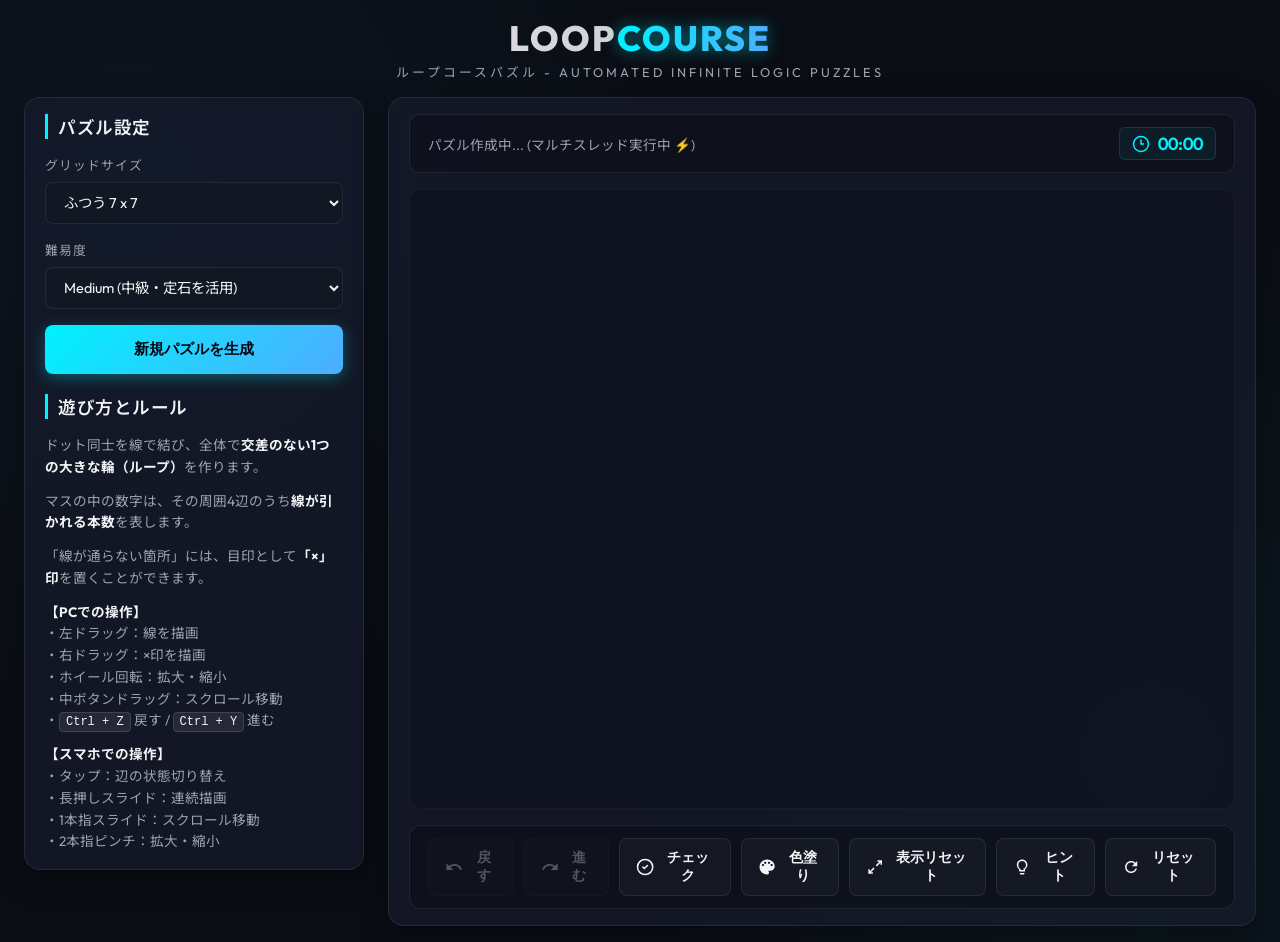
==== docs/index.html @ 64a7a944 "高速化と難易度調整" ====
<!DOCTYPE html>
<html lang="ja">

<head>
  <meta charset="UTF-8">
  <meta name="viewport"
    content="width=device-width, initial-scale=1.0, maximum-scale=1.0, user-scalable=no, viewport-fit=cover">
  <title>ループコースパズル - 極上のネオン・ループパズル</title>
  <meta name="description" content="無限に問題自動生成ができる、美しくスタイリッシュなループコースパズルゲーム。モバイル・PC両対応で快適に遊べます。">
  <link rel="preconnect" href="https://fonts.googleapis.com">
  <link rel="preconnect" href="https://fonts.gstatic.com" crossorigin>
  <link
    href="https://fonts.googleapis.com/css2?family=Outfit:wght@300;400;600;800&family=Noto+Sans+JP:wght@300;400;700&display=swap"
    rel="stylesheet">
  <link rel="stylesheet" href="style.css?v=20260614_v30">
</head>

<body>
  <div class="app-container">
    <header class="app-header">
      <h1 class="brand-title">LOOP<span class="neon-text">COURSE</span></h1>
      <p class="brand-subtitle">ループコースパズル - Automated Infinite Logic Puzzles</p>
    </header>

    <main class="game-layout">
      <!-- Left Column: Settings and Controls -->
      <section class="control-panel">
        <div class="panel-section">
          <h2>パズル設定</h2>
          <div class="control-group">
            <label for="select-size">グリッドサイズ</label>
            <select id="select-size">
              <option value="5x5">かんたん 5 x 5</option>
              <option value="7x7" selected>ふつう 7 x 7</option>
              <option value="10x10">じっくり 10 x 10</option>
              <option value="12x12">大盤面 12 x 12</option>
              <option value="15x15">極大盤面 15 x 15</option>
              <option value="10x5">横長・中 10 x 5</option>
              <option value="14x7">横長・大 14 x 7</option>
              <option value="20x10">横長・特大 20 x 10</option>
              <option value="30x15">横長・巨大 30 x 15</option>
              <option value="40x20">横長・銀河 40 x 20</option>
            </select>
          </div>

          <div class="control-group">
            <label for="select-difficulty">難易度</label>
            <select id="select-difficulty">
              <option value="Easy">Easy (入門・サクサク解ける)</option>
              <option value="Medium" selected>Medium (中級・定石を活用)</option>
              <option value="Hard">Hard (上級・純粋論理の極致)</option>
              <option value="Master">Master (究極・最高難易度)</option>
            </select>
          </div>

          <button id="btn-new-game" class="primary-btn ripple">新規パズルを生成</button>
        </div>

        <div class="panel-section help-section">
          <h2>遊び方とルール</h2>
          <ul>
            <li>ドット同士を線で結び、全体で<strong>交差のない1つの大きな輪（ループ）</strong>を作ります。</li>
            <li>マスの中の数字は、その周囲4辺のうち<strong>線が引かれる本数</strong>を表します。</li>
            <li>「線が通らない箇所」には、目印として<strong>「×」印</strong>を置くことができます。</li>
            <li>
              <strong>【PCでの操作】</strong><br>
              ・左ドラッグ：線を描画<br>
              ・右ドラッグ：×印を描画<br>
              ・ホイール回転：拡大・縮小<br>
              ・中ボタンドラッグ：スクロール移動<br>
              ・<span class="shortcut-badge">Ctrl + Z</span> 戻す / <span class="shortcut-badge">Ctrl + Y</span> 進む
            </li>
            <li>
              <strong>【スマホでの操作】</strong><br>
              ・タップ：辺の状態切り替え<br>
              ・長押しスライド：連続描画<br>
              ・1本指スライド：スクロール移動<br>
              ・2本指ピンチ：拡大・縮小
            </li>
          </ul>
        </div>
      </section>

      <!-- Right Column: Game Area -->
      <section class="board-area">
        <div class="game-hud">
          <div id="status-bar" class="hud-item status-item">
            <span id="status-text">ゲームを開始しています...</span>
          </div>
          <div class="hud-item timer-item">
            <svg class="icon-timer" viewBox="0 0 24 24" width="18" height="18">
              <circle cx="12" cy="12" r="10" stroke="currentColor" stroke-width="2" fill="none" />
              <polyline points="12,6 12,12 16,12" stroke="currentColor" stroke-width="2" fill="none" />
            </svg>
            <span id="timer-value">00:00</span>
          </div>
        </div>

        <!-- The Interactive SVG Board -->
        <div class="svg-container">
          <svg id="game-svg" xmlns="http://www.w3.org/2000/svg"></svg>
        </div>

        <!-- Toolbar for active modes -->
        <div class="action-toolbar">
          <div class="history-group">
            <button id="btn-undo" class="action-btn ripple" title="元に戻す (Ctrl + Z)" disabled>
              <svg viewBox="0 0 24 24" width="20" height="20">
                <path
                  d="M12.5 8c-2.65 0-5.05.99-6.9 2.6L2 7v9h9l-3.62-3.62c1.39-1.16 3.16-1.88 5.12-1.88 3.54 0 6.55 2.31 7.6 5.5l2.37-.78C21.08 11.03 17.15 8 12.5 8z"
                  fill="currentColor" />
              </svg>
              <span>戻す</span>
            </button>
            <button id="btn-redo" class="action-btn ripple" title="やり直す (Ctrl + Y)" disabled>
              <svg viewBox="0 0 24 24" width="20" height="20">
                <path
                  d="M18.4 10.6C16.55 8.99 14.15 8 11.5 8c-4.65 0-8.58 3.03-9.96 7.22L3.9 16c1.05-3.19 4.05-5.5 7.6-5.5 1.95 0 3.73.72 5.12 1.88L13 16h9V7l-3.6 3.6z"
                  fill="currentColor" />
              </svg>
              <span>進む</span>
            </button>
            <button id="btn-check" class="action-btn ripple" title="間違いチェック (誤った線を赤く点滅させる)">
              <svg viewBox="0 0 24 24" width="20" height="20">
                <circle cx="12" cy="12" r="10" stroke="currentColor" stroke-width="2" fill="none" />
                <path d="M9 12l2 2 4-4" stroke="currentColor" stroke-width="2" fill="none" stroke-linecap="round"
                  stroke-linejoin="round" />
              </svg>
              <span>チェック</span>
            </button>
            <button id="btn-autocolor" class="action-btn ripple" title="自動色塗り (ループの内側を青く塗る)">
              <svg viewBox="0 0 24 24" width="20" height="20">
                <path
                  d="M12 2C6.49 2 2 6.49 2 12s4.49 10 10 10c1.38 0 2.5-1.12 2.5-2.5 0-.61-.23-1.21-.64-1.67-.08-.1-.13-.21-.13-.33 0-.28.22-.5.5-.5H16c3.31 0 6-2.69 6-6 0-4.96-4.49-9-10-9zm-5.5 9c-.83 0-1.5-.67-1.5-1.5S5.67 8 6.5 8s1.5.67 1.5 1.5S7.33 11 6.5 11zm3-3C8.67 8 8 7.33 8 6.5S8.67 5 9.5 5s1.5.67 1.5 1.5S10.33 8 9.5 8zm5 0c-.83 0-1.5-.67-1.5-1.5S13.67 5 14.5 5s1.5.67 1.5 1.5S15.33 8 14.5 8zm3.5 3c-.83 0-1.5-.67-1.5-1.5S17.17 8 18 8s1.5.67 1.5 1.5S18.83 11 18 11z"
                  fill="currentColor" />
              </svg>
              <span>色塗り</span>
            </button>
            <button id="btn-reset-view" class="action-btn ripple" title="盤面の表示をリセット">
              <svg viewBox="0 0 24 24" width="20" height="20">
                <path
                  d="M15 3h6v6h-2V6.41l-4.79 4.79-1.42-1.42L17.59 5H15V3zM9 21H3v-6h2v2.59l4.79-4.79 1.42 1.42L6.41 19H9v2z"
                  fill="currentColor" />
              </svg>
              <span>表示リセット</span>
            </button>
            <button id="btn-hint" class="action-btn ripple" title="ヒント (1手自動で埋める)">
              <svg viewBox="0 0 24 24" width="20" height="20">
                <path
                  d="M9 21c0 .55.45 1 1 1h4c.55 0 1-.45 1-1v-1H9v1zm3-19C8.14 2 5 5.14 5 9c0 2.38 1.19 4.47 3 5.74V17c0 .55.45 1 1 1h6c.55 0 1-.45 1-1v-2.26c1.81-1.27 3-3.36 3-5.74 0-3.86-3.14-7-7-7zm2.85 11.1l-.85.6V16h-4v-1.3l-.85-.6C7.8 13.1 7 11.1 7 9c0-2.76 2.24-5 5-5s5 2.24 5 5c0 2.1-.8 4.1-2.15 5.1z"
                  fill="currentColor" />
              </svg>
              <span>ヒント</span>
            </button>
            <button id="btn-reset" class="action-btn danger ripple" title="最初からやり直す">
              <svg viewBox="0 0 24 24" width="20" height="20">
                <path
                  d="M17.65 6.35C16.2 4.9 14.21 4 12 4c-4.42 0-7.99 3.58-7.99 8s3.57 8 7.99 8c3.73 0 6.84-2.55 7.73-6h-2.08c-.82 2.33-3.04 4-5.65 4-3.31 0-6-2.69-6-6s2.69-6 6-6c1.66 0 3.14.69 4.22 1.78L13 11h7V4l-2.35 2.35z"
                  fill="currentColor" />
              </svg>
              <span>リセット</span>
            </button>
          </div>
        </div>
      </section>
    </main>

    <!-- Victory Modal Overlay -->
    <div id="victory-modal" class="modal-overlay">
      <div class="modal-content">
        <div class="victory-trophy">🏆</div>
        <h2>完成！お見事です！</h2>
        <p>すべてのヒントとループの整合性が確認されました。</p>

        <div class="result-stats">
          <div class="stat-card">
            <span class="stat-label">経過時間</span>
            <span id="modal-time" class="stat-value">00:00</span>
          </div>
        </div>

        <button id="btn-modal-new-game" class="primary-btn ripple" onclick="window.game.startNewGame()">もう一度遊ぶ</button>
      </div>
    </div>
  </div>

  <script src="js/loopcourse.js?v=20260624_v43"></script>
  <script src="js/solver.js?v=20260624_v43"></script>
  <script src="js/hint-solver.js?v=20260624_v43"></script>
  <script src="js/generator.js?v=20260624_v43"></script>
  <script src="js/game.js?v=20260624_v43"></script>
</body>

</html>
---- docs/style.css ----
/* Global Reset & Theme Variables */
:root {
  --bg-primary: #0a0d14;
  --bg-secondary: #121824;
  --bg-card: rgba(22, 28, 45, 0.7);
  --border-color: rgba(255, 255, 255, 0.08);
  
  --text-main: #f3f4f6;
  --text-muted: #9ca3af;
  
  --neon-cyan: #00f2fe;
  --neon-blue: #4facfe;
  --neon-green: #10b981;
  --neon-red: #ef4444;
  --neon-amber: #f59e0b;
  
  --font-display: 'Outfit', 'Noto Sans JP', sans-serif;
  --shadow-neon: 0 0 10px rgba(0, 242, 254, 0.6), 0 0 20px rgba(0, 242, 254, 0.2);
  --shadow-green: 0 0 12px rgba(16, 185, 129, 0.5);
  --shadow-red: 0 0 12px rgba(239, 68, 68, 0.5);
  
  --transition-smooth: all 0.3s cubic-bezier(0.4, 0, 0.2, 1);
}

* {
  box-sizing: border-box;
  margin: 0;
  padding: 0;
}

body {
  background-color: var(--bg-primary);
  color: var(--text-main);
  font-family: var(--font-display);
  min-height: 100vh;
  display: flex;
  justify-content: center;
  align-items: center;
  overflow-x: hidden;
  background-image: 
    radial-gradient(circle at 10% 20%, rgba(79, 172, 254, 0.05) 0%, transparent 40%),
    radial-gradient(circle at 90% 80%, rgba(0, 242, 254, 0.05) 0%, transparent 40%);
}

/* App Container */
.app-container {
  width: 100%;
  max-width: 1750px;
  padding: 24px;
  display: flex;
  flex-direction: column;
  gap: 24px;
}

/* Header */
.app-header {
  text-align: center;
}

.brand-title {
  font-size: 2.5rem;
  font-weight: 800;
  letter-spacing: 2px;
  margin-bottom: 4px;
  background: linear-gradient(to right, #ffffff, #a1a1aa);
  -webkit-background-clip: text;
  -webkit-text-fill-color: transparent;
}

.neon-text {
  background: linear-gradient(to right, var(--neon-cyan), var(--neon-blue));
  -webkit-background-clip: text;
  -webkit-text-fill-color: transparent;
  filter: drop-shadow(0 0 8px rgba(0, 242, 254, 0.5));
}

.brand-subtitle {
  color: var(--text-muted);
  font-size: 0.85rem;
  text-transform: uppercase;
  letter-spacing: 4px;
}

/* Main Layout Grid */
.game-layout {
  display: grid;
  grid-template-columns: 340px minmax(0, 1fr);
  gap: 24px;
  align-items: start;
}

/* Glassmorphism Panels */
.control-panel, .board-area {
  background: var(--bg-card);
  border: 1px solid var(--border-color);
  border-radius: 16px;
  padding: 24px;
  box-shadow: 0 10px 30px rgba(0, 0, 0, 0.3);
}

.control-panel {
  display: flex;
  flex-direction: column;
  gap: 24px;
}

.panel-section h2 {
  font-size: 1.1rem;
  font-weight: 600;
  margin-bottom: 16px;
  border-left: 3px solid var(--neon-cyan);
  padding-left: 10px;
  color: var(--text-main);
  letter-spacing: 0.5px;
}

/* Forms & Buttons */
.control-group {
  margin-bottom: 16px;
  display: flex;
  flex-direction: column;
  gap: 8px;
}

.control-group label {
  font-size: 0.8rem;
  color: var(--text-muted);
  text-transform: uppercase;
  letter-spacing: 1px;
}

select {
  background: rgba(18, 24, 36, 0.8);
  border: 1px solid var(--border-color);
  color: var(--text-main);
  padding: 10px 14px;
  border-radius: 8px;
  font-size: 0.9rem;
  font-family: inherit;
  outline: none;
  cursor: pointer;
  transition: var(--transition-smooth);
}

select:focus {
  border-color: var(--neon-cyan);
  box-shadow: 0 0 0 2px rgba(0, 242, 254, 0.2);
}

.primary-btn {
  width: 100%;
  background: linear-gradient(135deg, var(--neon-cyan) 0%, var(--neon-blue) 100%);
  color: #04080f;
  border: none;
  padding: 14px;
  font-weight: 700;
  font-size: 0.95rem;
  border-radius: 8px;
  cursor: pointer;
  transition: var(--transition-smooth);
  box-shadow: 0 4px 15px rgba(0, 242, 254, 0.3);
}

.primary-btn:hover {
  transform: translateY(-2px);
  box-shadow: 0 6px 20px rgba(0, 242, 254, 0.5);
  filter: brightness(1.05);
}

.primary-btn:active {
  transform: translateY(0);
}

/* Help Section rules */
.help-section ul {
  list-style: none;
  display: flex;
  flex-direction: column;
  gap: 12px;
  font-size: 0.85rem;
  line-height: 1.6;
  color: var(--text-muted);
}

.help-section strong {
  color: var(--text-main);
}

.shortcut-badge {
  background: rgba(255, 255, 255, 0.08);
  border: 1px solid rgba(255, 255, 255, 0.12);
  padding: 2px 6px;
  border-radius: 4px;
  font-size: 0.75rem;
  font-family: monospace;
  color: var(--text-main);
}

/* Board Area (Right Column) */
.board-area {
  display: flex;
  flex-direction: column;
  align-items: center;
  gap: 20px;
  min-height: 520px;
}

/* Game HUD */
.game-hud {
  width: 100%;
  display: flex;
  justify-content: space-between;
  align-items: center;
  background: rgba(10, 13, 20, 0.5);
  border-radius: 10px;
  padding: 12px 18px;
  border: 1px solid var(--border-color);
}

.hud-item {
  display: flex;
  align-items: center;
  gap: 8px;
}

.status-item {
  font-size: 0.85rem;
  color: var(--text-muted);
  flex: 1;
  min-width: 0;
}

.status-item.loading {
  color: var(--neon-amber);
}

#status-text.status-blink {
  display: inline-block;
  animation: status-pulse-blink 1.2s ease-in-out infinite;
  color: var(--neon-cyan) !important;
  font-weight: 600;
  text-shadow: 0 0 8px rgba(0, 242, 254, 0.6);
}

@keyframes status-pulse-blink {
  0%, 100% {
    opacity: 1;
    text-shadow: 0 0 6px rgba(0, 242, 254, 0.5);
  }
  50% {
    opacity: 1;
    text-shadow: 0 0 18px rgba(0, 242, 254, 1.0), 0 0 28px rgba(0, 242, 254, 0.6);
  }
}

.timer-item {
  font-size: 1.1rem;
  font-weight: 600;
  color: var(--neon-cyan);
  font-variant-numeric: tabular-nums;
  background: rgba(0, 242, 254, 0.05);
  padding: 4px 12px;
  border-radius: 6px;
  border: 1px solid rgba(0, 242, 254, 0.15);
}

.icon-timer {
  animation: rotate-soft 10s linear infinite;
}

@keyframes rotate-soft {
  100% { transform: rotate(360deg); }
}

/* SVG Grid Board Styles */
.svg-container {
  display: flex;
  justify-content: center;
  align-items: center;
  background: rgba(10, 13, 20, 0.3);
  border-radius: 12px;
  border: 1px solid rgba(255, 255, 255, 0.04);
  padding: 10px;
  overflow: hidden; /* Prevent scrollbars and clip zoomed SVG */
  position: relative;
  width: 100%;
  max-width: 100%;
  height: calc(100vh - 280px); /* Taller dynamic height on PC to utilize screen space */
  min-height: 500px;
  max-height: 1000px; /* Expanded limit on PC */
  touch-action: none; /* Disable default browser touch actions in container */
}

#game-svg {
  position: absolute;
  left: 0;
  top: 0;
  display: block;
  user-select: none;
  -webkit-user-select: none;
  cursor: default;
  transform-origin: 0 0; /* Important for scaling/positioning from top-left */
  touch-action: none; /* Disable default browser touch actions on SVG */
}

/* Grid Dots */
.grid-dot {
  fill: #4b5563;
}

/* Grid Cell Clue Groups */
.cell-clue-group {
}

.cell-bg {
  fill: transparent;
}

.clue-text {
  fill: #e5e7eb;
  font-size: 19px;
  font-weight: 800;
  user-select: none;
  pointer-events: none;
}

/* Satisfied/Error Clue Visual States */
.cell-clue-group.clue-satisfied .cell-bg {
  fill: rgba(16, 185, 129, 0.08);
}
.cell-clue-group.clue-satisfied .clue-text {
  fill: var(--neon-green);
}

.cell-clue-group.bg-color-a .cell-bg {
  fill: rgba(0, 150, 255, 0.22);
}
.cell-clue-group.bg-color-b .cell-bg {
  fill: rgba(239, 68, 68, 0.22);
}

.cell-clue-group.clue-error .cell-bg {
  fill: rgba(239, 68, 68, 0.08);
}
.cell-clue-group.clue-error .clue-text {
  fill: var(--neon-red);
}

/* Grid Lines (Edges) */
.grid-line {
  stroke: #1f2937;
  stroke-width: 3.5;
  stroke-linecap: round;
  pointer-events: none;
}

/* Wide clickable overlay hitbox */
.edge-hitbox {
  stroke: transparent;
  stroke-width: 16;
  stroke-linecap: round;
  cursor: pointer;
  pointer-events: stroke;
}

/* Edge UI states */
.edge-group.state-empty:hover .grid-line {
  stroke: #4b5563;
  stroke-width: 4;
}

.edge-group.state-line .grid-line {
  stroke: var(--neon-cyan);
  stroke-width: 4.5;
}

/* Cross Marks */
.cross-mark {
  opacity: 0;
  transform: scale(0.6);
  transform-origin: center;
  pointer-events: none;
}

.cross-mark line {
  stroke: #f87171;
  stroke-width: 2.2;
}

.edge-group.state-cross .cross-mark {
  opacity: 1;
  transform: scale(1);
}

.edge-group.state-cross .grid-line {
  stroke: rgba(255, 255, 255, 0.02); /* keep visible hidden background */
}

/* Action Toolbar (Bottom) */
.action-toolbar {
  width: 100%;
  display: flex;
  justify-content: center;
  align-items: center;
  gap: 16px;
  background: rgba(10, 13, 20, 0.5);
  border: 1px solid var(--border-color);
  padding: 12px 18px;
  border-radius: 12px;
}

.tool-group, .history-group {
  display: flex;
  gap: 10px;
}

.divider {
  width: 1px;
  height: 32px;
  background: rgba(255, 255, 255, 0.08);
}

.tool-btn, .action-btn {
  background: rgba(255, 255, 255, 0.03);
  border: 1px solid var(--border-color);
  color: var(--text-main);
  padding: 10px 16px;
  border-radius: 8px;
  display: flex;
  align-items: center;
  gap: 8px;
  font-size: 0.85rem;
  font-weight: 600;
  cursor: pointer;
  transition: var(--transition-smooth);
}

.tool-btn:hover, .action-btn:not(:disabled):hover {
  background: rgba(255, 255, 255, 0.08);
  border-color: rgba(255, 255, 255, 0.2);
  transform: translateY(-1px);
}

.tool-btn.active, .action-btn.active {
  background: rgba(0, 242, 254, 0.1) !important;
  border-color: var(--neon-cyan) !important;
  color: var(--neon-cyan) !important;
  box-shadow: 0 0 10px rgba(0, 242, 254, 0.15) !important;
}

.action-btn:disabled {
  opacity: 0.3;
  cursor: not-allowed;
  transform: none;
}

.action-btn.danger:hover {
  background: rgba(239, 68, 68, 0.12);
  border-color: var(--neon-red);
  color: #fca5a5;
}

/* Victory Modal Styles */
.modal-overlay {
  position: fixed;
  top: 0;
  left: 0;
  width: 100vw;
  height: 100vh;
  background: rgba(5, 8, 15, 0.85);
  display: flex;
  justify-content: center;
  align-items: center;
  z-index: 1000;
  opacity: 0;
  pointer-events: none;
  transition: opacity 0.4s ease;
}

.modal-overlay.active {
  opacity: 1;
  pointer-events: all;
}

.modal-content {
  background: #111827;
  border: 1px solid rgba(0, 242, 254, 0.3);
  border-radius: 20px;
  padding: 40px;
  width: 90%;
  max-width: 440px;
  text-align: center;
  box-shadow: 0 20px 50px rgba(0, 242, 254, 0.15);
  transform: translateY(30px) scale(0.95);
  transition: transform 0.4s cubic-bezier(0.34, 1.56, 0.64, 1);
}

.modal-overlay.active .modal-content {
  transform: translateY(0) scale(1);
}

.victory-trophy {
  font-size: 4rem;
  margin-bottom: 16px;
  animation: bounce-loop 2s infinite ease-in-out;
}

@keyframes bounce-loop {
  0%, 100% { transform: translateY(0); }
  50% { transform: translateY(-10px); }
}

.modal-content h2 {
  font-size: 1.8rem;
  font-weight: 800;
  margin-bottom: 8px;
  background: linear-gradient(135deg, #ffffff 0%, var(--neon-cyan) 100%);
  -webkit-background-clip: text;
  -webkit-text-fill-color: transparent;
}

.modal-content p {
  color: var(--text-muted);
  font-size: 0.9rem;
  margin-bottom: 24px;
}

.result-stats {
  display: flex;
  justify-content: center;
  margin-bottom: 30px;
}

.stat-card {
  background: rgba(255, 255, 255, 0.03);
  border: 1px solid rgba(255, 255, 255, 0.06);
  border-radius: 12px;
  padding: 16px 24px;
  display: flex;
  flex-direction: column;
  align-items: center;
  min-width: 160px;
}

.stat-label {
  font-size: 0.75rem;
  color: var(--text-muted);
  text-transform: uppercase;
  letter-spacing: 1px;
  margin-bottom: 4px;
}

.stat-value {
  font-size: 1.8rem;
  font-weight: 800;
  color: var(--neon-cyan);
}

/* Success Wave Animation */
@keyframes win-wave {
  0% {
    transform: translateY(0);
  }
  50% {
    transform: translateY(-8px);
    stroke-width: 7;
    filter: drop-shadow(0 0 15px rgba(0, 242, 254, 1)) brightness(1.2);
  }
  100% {
    transform: translateY(0);
  }
}

/* Responsive Rules */
@media (max-width: 900px) {
  .game-layout {
    grid-template-columns: minmax(0, 1fr);
  }
  
  .control-panel {
    order: 2;
  }
  
  .board-area {
    order: 1;
    min-height: auto;
  }

  .svg-container {
    height: 58vh;
    min-height: 320px;
    max-height: 500px;
  }
  
  .action-toolbar {
    flex-direction: column;
    align-items: stretch;
    gap: 12px;
  }
  
  .divider {
    display: none;
  }
  
  .tool-group, .history-group {
    justify-content: center;
    flex-wrap: wrap;
    gap: 10px;
  }
}

/* Golden Neon Hint Animation */
.edge-group.hint-pulse .grid-line {
  stroke: var(--neon-amber) !important;
  stroke-width: 6.5px !important;
  filter: drop-shadow(0 0 10px var(--neon-amber)) !important;
  animation: hint-glow-pulse 0.8s ease-in-out 2 alternate !important;
}

@keyframes hint-glow-pulse {
  0% {
    filter: drop-shadow(0 0 4px var(--neon-amber));
    stroke-width: 5px;
  }
  100% {
    filter: drop-shadow(0 0 15px var(--neon-amber)) drop-shadow(0 0 25px rgba(245, 158, 11, 0.4));
    stroke-width: 8px;
  }
}

/* Red Neon Error Hint Animation */
.edge-group.error-pulse .grid-line {
  stroke: var(--neon-red) !important;
  stroke-width: 6.5px !important;
  filter: drop-shadow(0 0 10px var(--neon-red)) !important;
  animation: error-glow-pulse 0.8s ease-in-out 2 alternate !important;
}

@keyframes error-glow-pulse {
  0% {
    filter: drop-shadow(0 0 4px var(--neon-red));
    stroke-width: 5px;
  }
  100% {
    filter: drop-shadow(0 0 15px var(--neon-red)) drop-shadow(0 0 25px rgba(239, 68, 68, 0.4));
    stroke-width: 8px;
  }
}

/* Mobile Screens (Under 480px) Optimization */
@media (max-width: 480px) {
  .app-container {
    padding: 12px;
    gap: 16px;
  }
  
  .control-panel, .board-area {
    padding: 16px;
    gap: 16px;
  }
  
  .brand-title {
    font-size: 2rem;
  }
  
  .brand-subtitle {
    font-size: 0.75rem;
    letter-spacing: 2px;
  }
  
  /* Hide button text on small screens to display icons compactly */
  .tool-btn span, .action-btn span {
    display: none;
  }
  
  .tool-btn, .action-btn {
    padding: 10px;
    justify-content: center;
    min-width: 42px;
    height: 42px;
  }
  
  .tool-group, .history-group {
    gap: 8px;
    width: 100%;
    justify-content: center;
    flex-wrap: wrap;
  }
  
  .action-toolbar {
    padding: 10px;
    gap: 10px;
  }
  
  .game-hud {
    padding: 8px 12px;
  }
  
  .status-item {
    font-size: 0.8rem;
  }
  
  .timer-item {
    font-size: 0.95rem;
    padding: 2px 8px;
  }
  
  .modal-content {
    padding: 24px;
  }
  
  .modal-content h2 {
    font-size: 1.5rem;
  }
}

/* Engine indicator badge in status bar */
.engine-indicator {
  display: inline-flex;
  align-items: center;
  padding: 2px 8px;
  border-radius: 4px;
  font-size: 0.75rem;
  font-weight: 700;
  text-transform: uppercase;
  margin: 0 4px;
  border: 1px solid transparent;
}

.wasm-engine {
  background: rgba(0, 242, 254, 0.1);
  color: var(--neon-cyan);
  border-color: rgba(0, 242, 254, 0.3);
  box-shadow: 0 0 8px rgba(0, 242, 254, 0.2);
}

.js-engine {
  background: rgba(245, 158, 11, 0.1);
  color: var(--neon-amber);
  border-color: rgba(245, 158, 11, 0.3);
  box-shadow: 0 0 8px rgba(245, 158, 11, 0.2);
}

/* PC Screens Layout Optimization (Minimizing margins and gaps) */
@media (min-width: 901px) {
  .app-container {
    padding: 16px 24px;
    gap: 16px;
  }
  
  .control-panel, .board-area {
    padding: 16px 20px;
  }
  
  .control-panel {
    gap: 20px;
  }
  
  .board-area {
    gap: 16px;
  }
  
  .brand-title {
    font-size: 2.2rem;
    margin-bottom: 2px;
  }
  
  .brand-subtitle {
    font-size: 0.8rem;
    letter-spacing: 3px;
  }
}
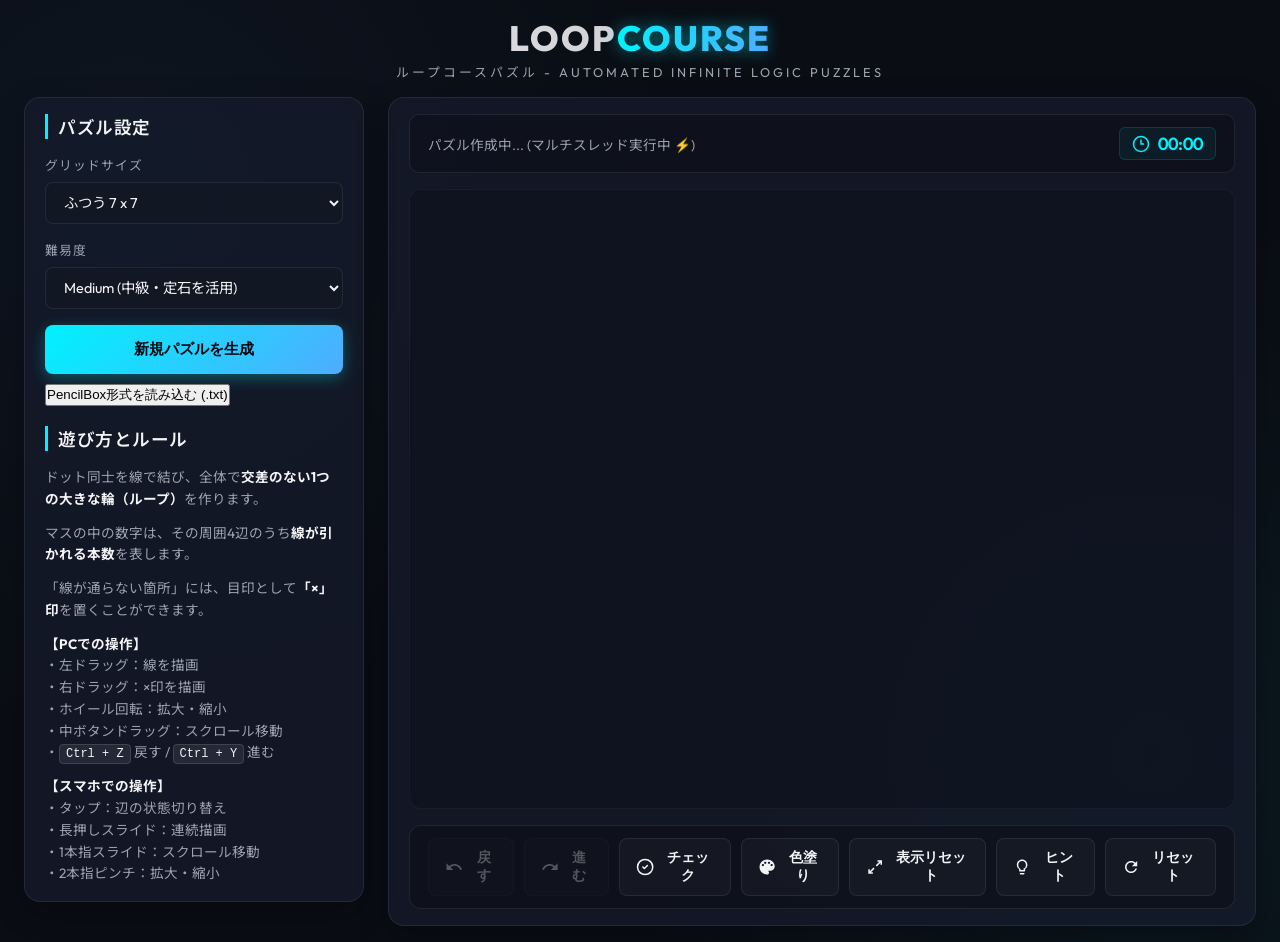
==== commit 91879ef0: "PencilBox形式読み込みと高速化" ====
--- a/docs/index.html
+++ b/docs/index.html
@@ -54,6 +54,9 @@
           </div>
 
           <button id="btn-new-game" class="primary-btn ripple">新規パズルを生成</button>
+          <button id="btn-load-file" class="secondary-btn ripple" style="margin-top: 10px;">PencilBox形式を読み込む
+            (.txt)</button>
+          <input type="file" id="file-input" style="display: none;" accept=".txt">
         </div>
 
         <div class="panel-section help-section">
@@ -184,11 +187,11 @@
     </div>
   </div>
 
-  <script src="js/loopcourse.js?v=20260624_v43"></script>
-  <script src="js/solver.js?v=20260624_v43"></script>
-  <script src="js/hint-solver.js?v=20260624_v43"></script>
-  <script src="js/generator.js?v=20260624_v43"></script>
-  <script src="js/game.js?v=20260624_v43"></script>
+  <script src="js/loopcourse.js?v=20260624_v47"></script>
+  <script src="js/solver.js?v=20260624_v47"></script>
+  <script src="js/hint-solver.js?v=20260624_v47"></script>
+  <script src="js/generator.js?v=20260624_v47"></script>
+  <script src="js/game.js?v=20260624_v47"></script>
 </body>
 
 </html>
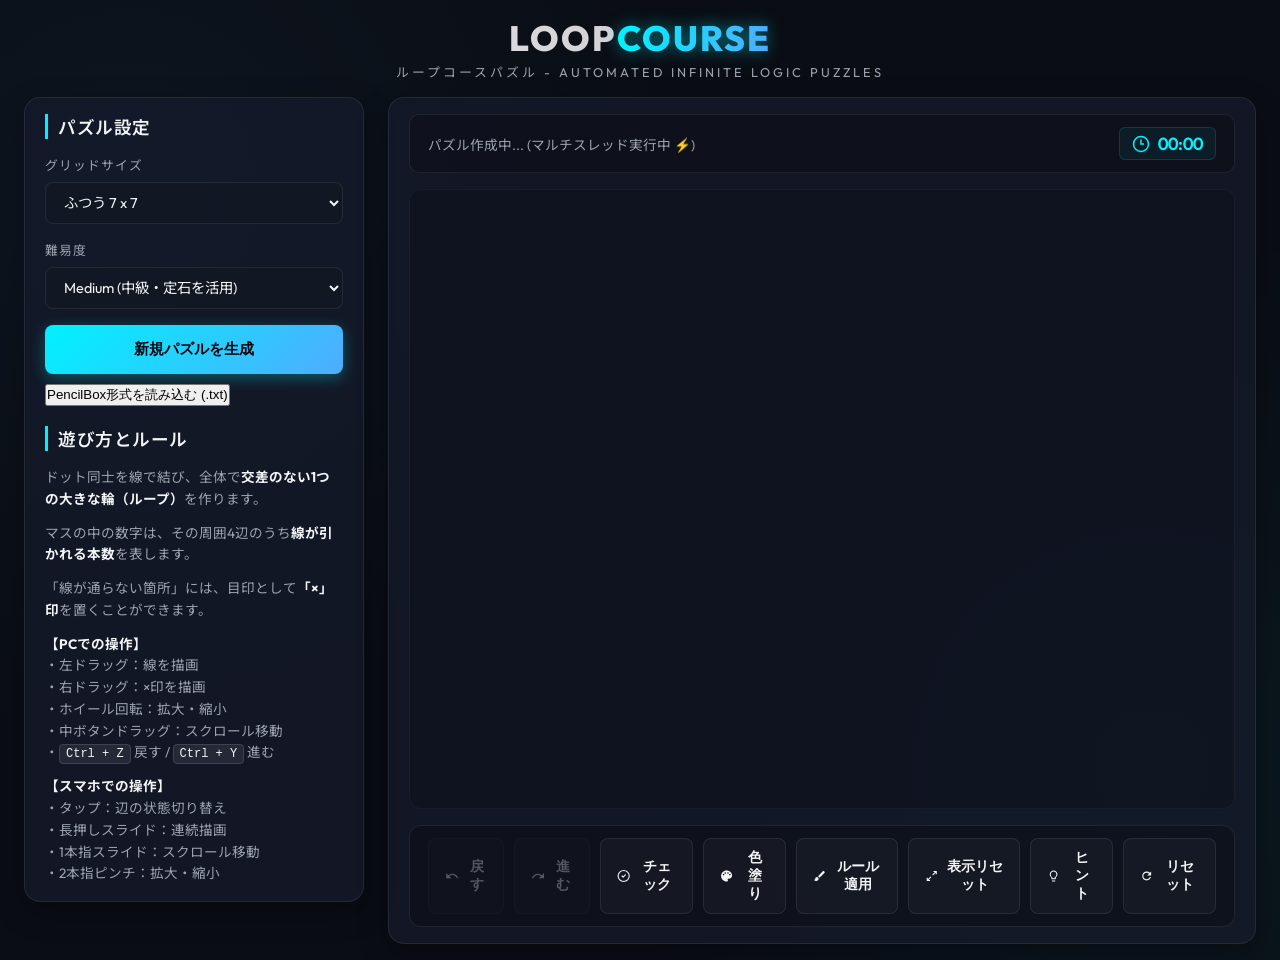
==== commit 1c3d22b0: "ソルバーの回答を得られる機能を追加" ====
--- a/docs/index.html
+++ b/docs/index.html
@@ -139,6 +139,12 @@
               </svg>
               <span>色塗り</span>
             </button>
+            <button id="btn-apply-rules" class="action-btn ripple" title="静的ルール（基本パターン）を一括適用">
+              <svg viewBox="0 0 24 24" width="20" height="20">
+                <path d="M7 14c-1.66 0-3 1.34-3 3 0 1.31-1.16 2-2 2 .92 1.22 2.49 2 4 2 2.21 0 4-1.79 4-4 0-1.66-1.34-3-3-3zm13.71-9.37l-1.34-1.34c-.39-.39-1.02-.39-1.41 0L9 12.25 11.75 15l8.96-8.96c.39-.39.39-1.02 0-1.41z" fill="currentColor"/>
+              </svg>
+              <span>ルール適用</span>
+            </button>
             <button id="btn-reset-view" class="action-btn ripple" title="盤面の表示をリセット">
               <svg viewBox="0 0 24 24" width="20" height="20">
                 <path
@@ -187,11 +193,11 @@
     </div>
   </div>
 
-  <script src="js/loopcourse.js?v=20260624_v47"></script>
-  <script src="js/solver.js?v=20260624_v47"></script>
-  <script src="js/hint-solver.js?v=20260624_v47"></script>
-  <script src="js/generator.js?v=20260624_v47"></script>
-  <script src="js/game.js?v=20260624_v47"></script>
+  <script src="js/loopcourse.js?v=56"></script>
+  <script src="js/solver.js?v=56"></script>
+  <script src="js/hint-solver.js?v=56"></script>
+  <script src="js/generator.js?v=52" defer></script>
+  <script src="js/game.js?v=52" defer></script>
 </body>
 
 </html>
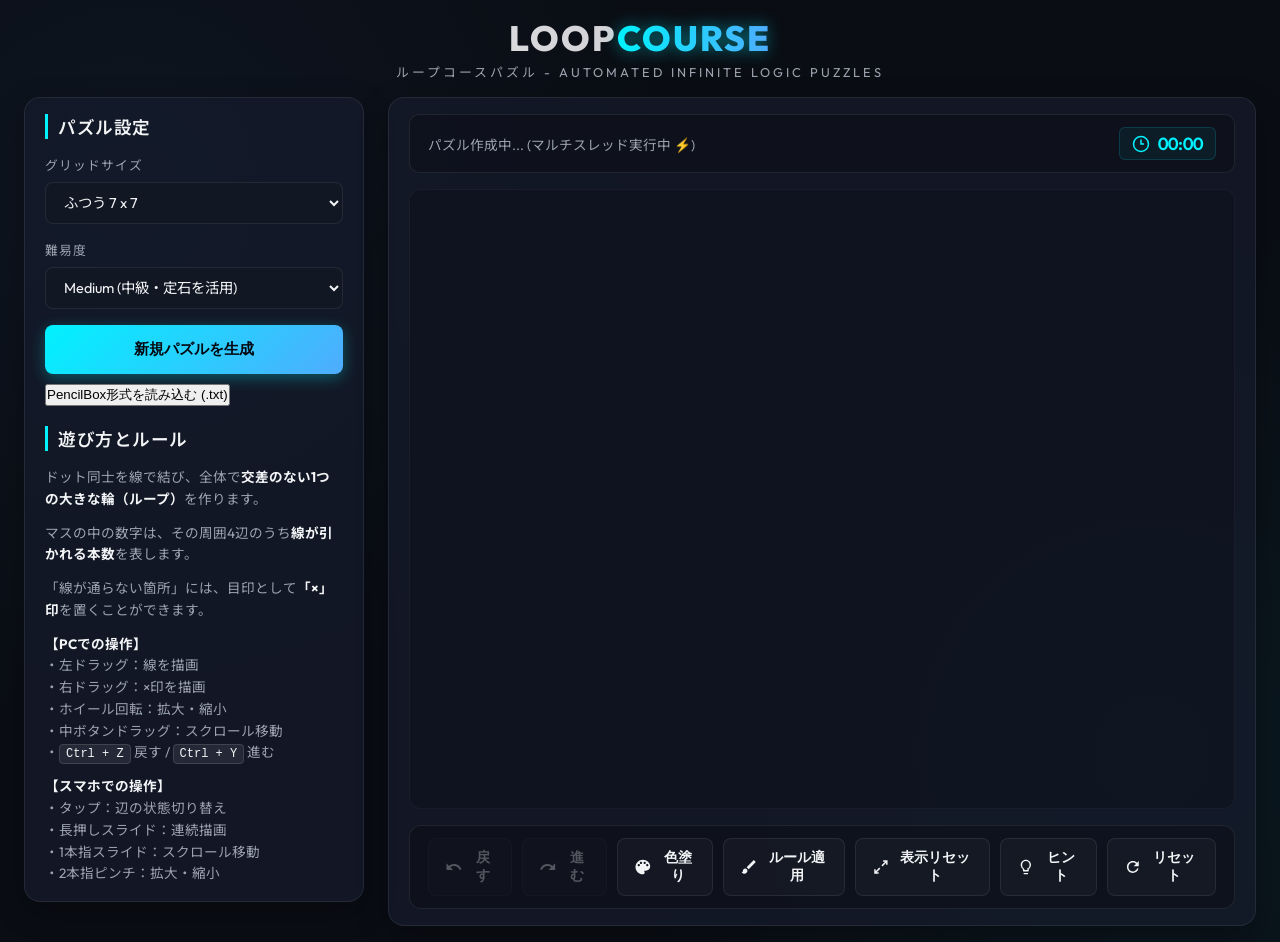
==== commit f163a853: "不要ロジック削除と定石ルール追加" ====
--- a/docs/index.html
+++ b/docs/index.html
@@ -123,14 +123,6 @@
               </svg>
               <span>進む</span>
             </button>
-            <button id="btn-check" class="action-btn ripple" title="間違いチェック (誤った線を赤く点滅させる)">
-              <svg viewBox="0 0 24 24" width="20" height="20">
-                <circle cx="12" cy="12" r="10" stroke="currentColor" stroke-width="2" fill="none" />
-                <path d="M9 12l2 2 4-4" stroke="currentColor" stroke-width="2" fill="none" stroke-linecap="round"
-                  stroke-linejoin="round" />
-              </svg>
-              <span>チェック</span>
-            </button>
             <button id="btn-autocolor" class="action-btn ripple" title="自動色塗り (ループの内側を青く塗る)">
               <svg viewBox="0 0 24 24" width="20" height="20">
                 <path
@@ -193,11 +185,11 @@
     </div>
   </div>
 
-  <script src="js/loopcourse.js?v=56"></script>
-  <script src="js/solver.js?v=56"></script>
-  <script src="js/hint-solver.js?v=56"></script>
-  <script src="js/generator.js?v=52" defer></script>
-  <script src="js/game.js?v=52" defer></script>
+  <script src="js/loopcourse.js?v=20260722_v2"></script>
+  <script src="js/solver.js?v=20260722_v2"></script>
+  <script src="js/hint-solver.js?v=20260722_v2"></script>
+  <script src="js/generator.js?v=20260722_v2" defer></script>
+  <script src="js/game.js?v=20260722_v2" defer></script>
 </body>
 
 </html>
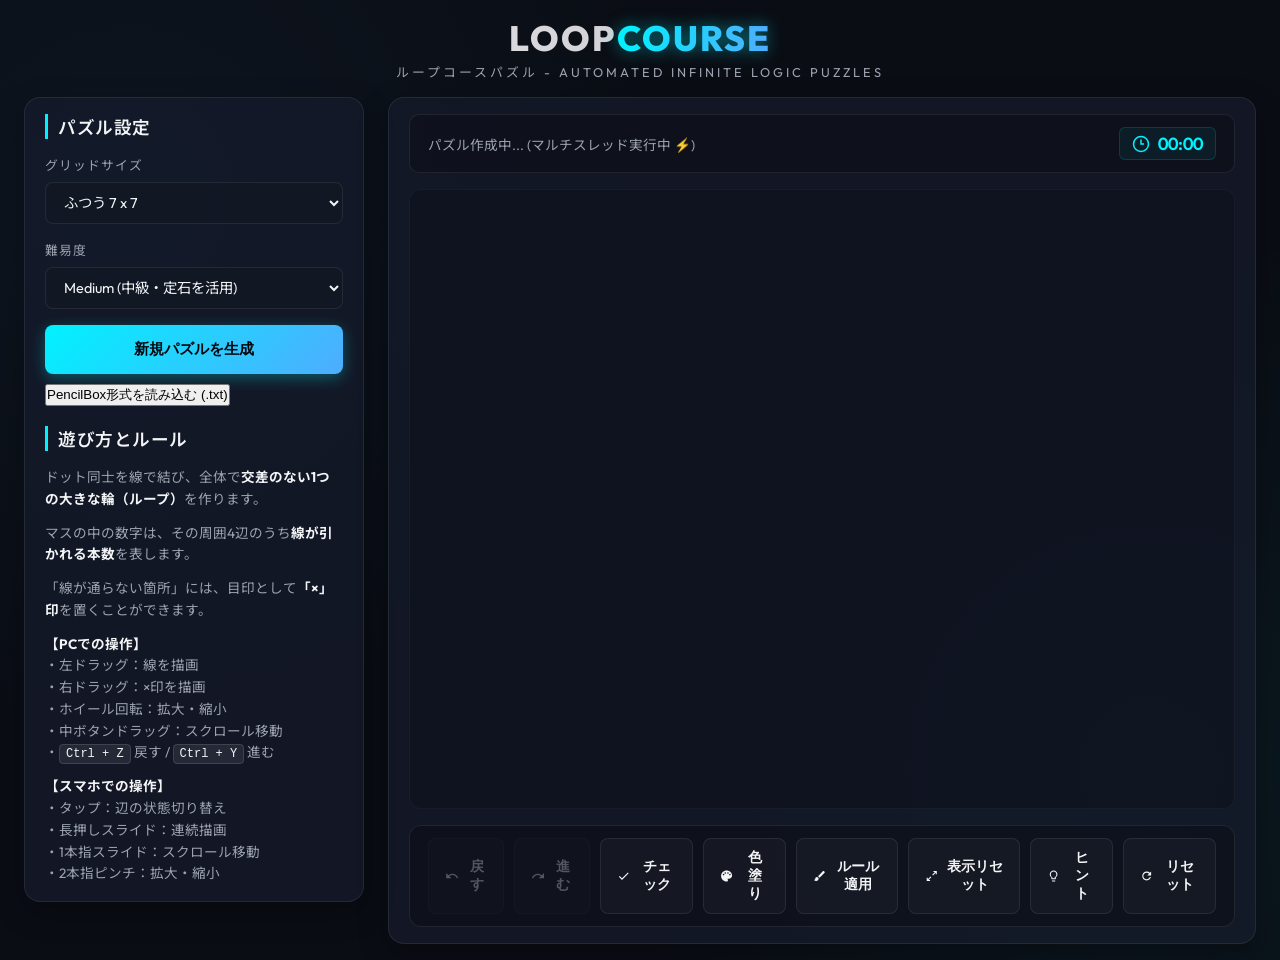
==== commit a6c1f029: "チェックボタン復活と難易度調整" ====
--- a/docs/index.html
+++ b/docs/index.html
@@ -33,9 +33,10 @@
               <option value="5x5">かんたん 5 x 5</option>
               <option value="7x7" selected>ふつう 7 x 7</option>
               <option value="10x10">じっくり 10 x 10</option>
-              <option value="12x12">大盤面 12 x 12</option>
               <option value="15x15">極大盤面 15 x 15</option>
-              <option value="10x5">横長・中 10 x 5</option>
+              <option value="20x20">巨大 20 x 20</option>
+              <option value="30x30">超巨大 30 x 30</option>
+              <option value="40x40">銀河 40 x 40</option>
               <option value="14x7">横長・大 14 x 7</option>
               <option value="20x10">横長・特大 20 x 10</option>
               <option value="30x15">横長・巨大 30 x 15</option>
@@ -123,6 +124,12 @@
               </svg>
               <span>進む</span>
             </button>
+            <button id="btn-check" class="action-btn ripple" title="現在の入力の間違いを判定">
+              <svg viewBox="0 0 24 24" width="20" height="20">
+                <path d="M9 16.17L4.83 12l-1.42 1.41L9 19 21 7l-1.41-1.41z" fill="currentColor"/>
+              </svg>
+              <span>チェック</span>
+            </button>
             <button id="btn-autocolor" class="action-btn ripple" title="自動色塗り (ループの内側を青く塗る)">
               <svg viewBox="0 0 24 24" width="20" height="20">
                 <path
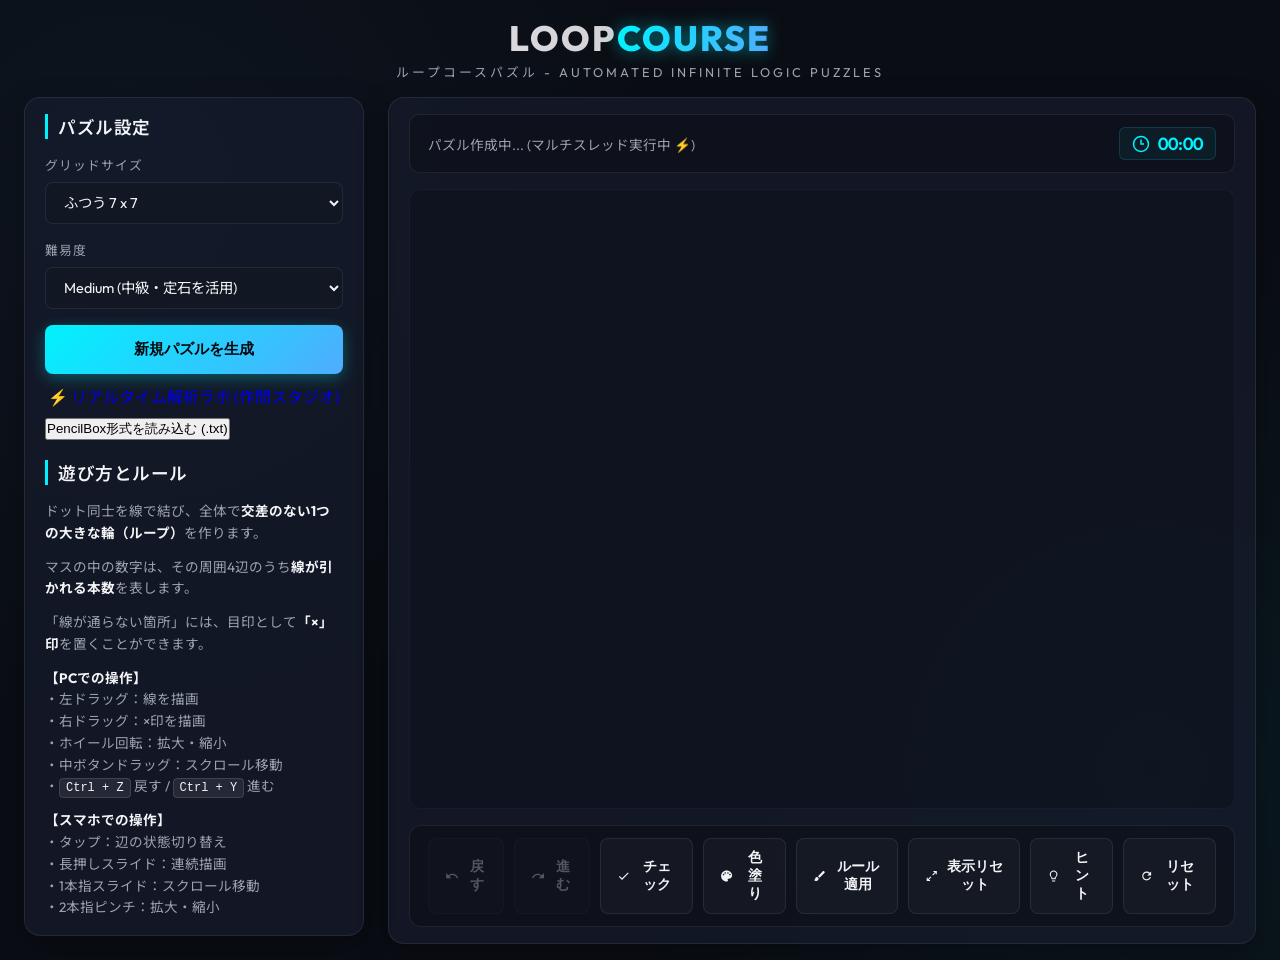
==== commit 5fff63c2: "定石追加、ラボリリース" ====
--- a/docs/index.html
+++ b/docs/index.html
@@ -55,6 +55,7 @@
           </div>
 
           <button id="btn-new-game" class="primary-btn ripple">新規パズルを生成</button>
+          <a href="lab.html" class="secondary-btn ripple" style="margin-top: 10px; text-decoration: none; display: inline-flex; align-items: center; justify-content: center; width: 100%;">⚡ リアルタイム解析ラボ (作問スタジオ)</a>
           <button id="btn-load-file" class="secondary-btn ripple" style="margin-top: 10px;">PencilBox形式を読み込む
             (.txt)</button>
           <input type="file" id="file-input" style="display: none;" accept=".txt">
@@ -187,7 +188,10 @@
           </div>
         </div>
 
-        <button id="btn-modal-new-game" class="primary-btn ripple" onclick="window.game.startNewGame()">もう一度遊ぶ</button>
+        <div style="display: flex; flex-direction: column; gap: 10px; margin-top: 15px; width: 100%;">
+          <button id="btn-modal-new-game" class="primary-btn ripple" style="font-size: 1.1rem; padding: 14px;" onclick="window.game.startNewGame()">🎲 ランダム新問題を生成</button>
+          <a id="btn-modal-lab" href="lab.html" class="secondary-btn ripple" style="text-decoration: none; display: inline-flex; align-items: center; justify-content: center; width: 100%;">⚡ ラボに戻って編集する</a>
+        </div>
       </div>
     </div>
   </div>
